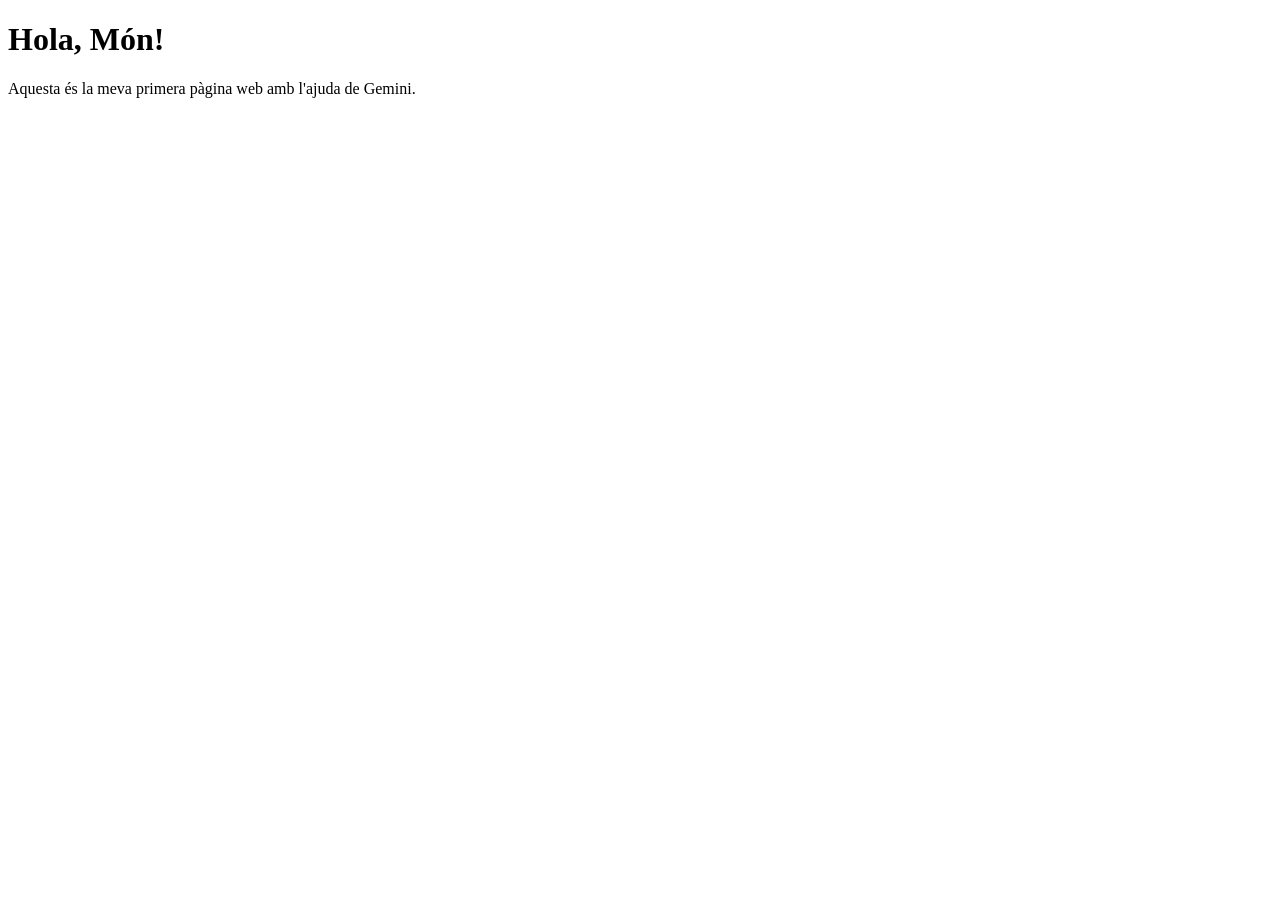
==== index.html @ 54f84687 "Commit inicial" ====
<!DOCTYPE html>
<html lang="ca">
<head>
    <meta charset="UTF-8">
    <title>La Meva Web</title>
</head>
<body>
    <h1>Hola, Món!</h1>
    <p>Aquesta és la meva primera pàgina web amb l'ajuda de Gemini.</p>
</body>
</html>
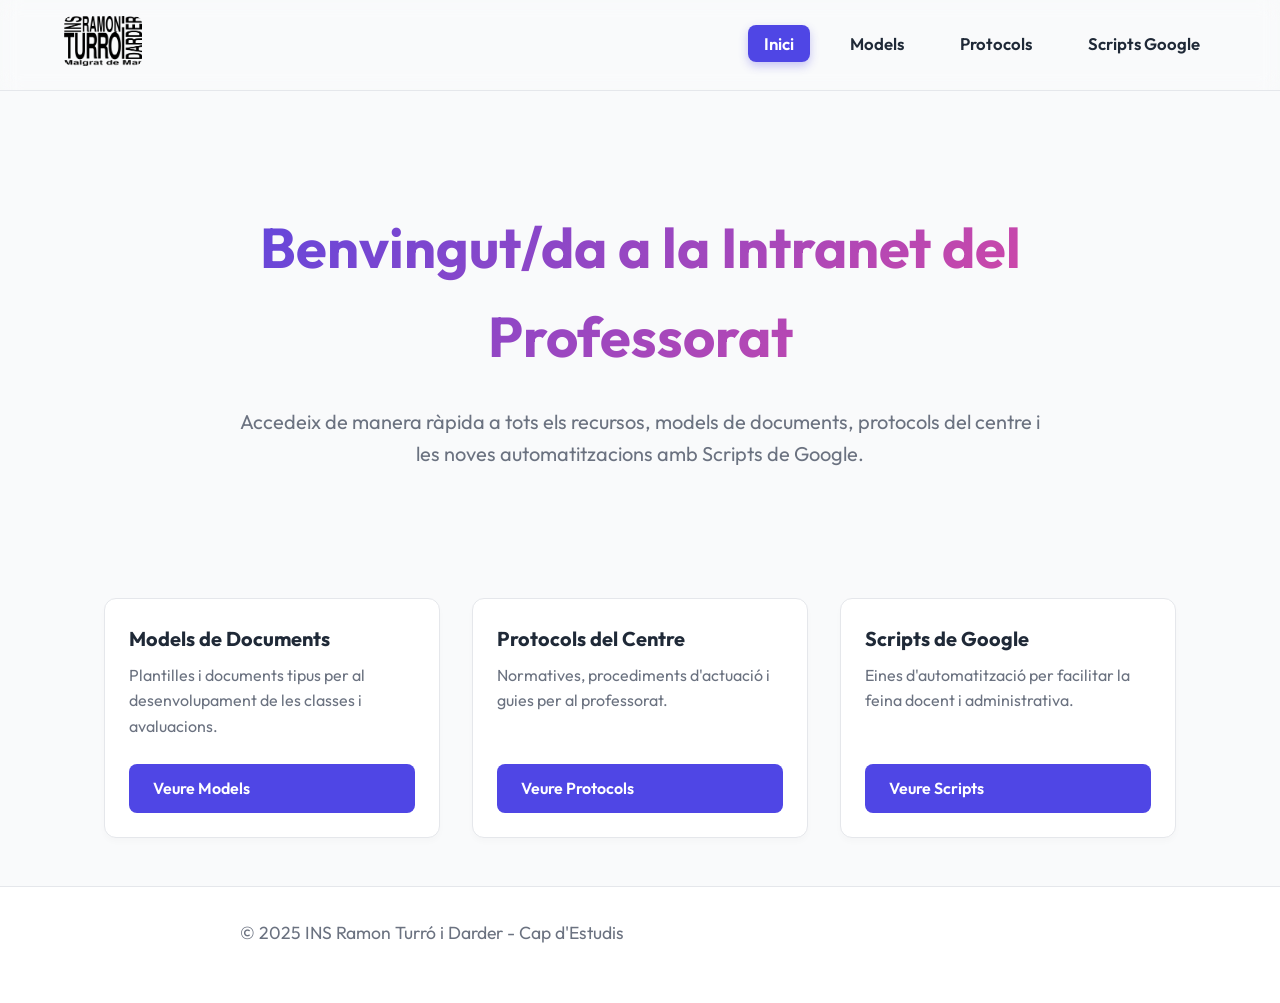
==== commit 09529341: "Actualitzacio WEB Actualització de la WEB." ====
--- a/index.html
+++ b/index.html
@@ -2,10 +2,49 @@
 <html lang="ca">
 <head>
     <meta charset="UTF-8">
-    <title>La Meva Web</title>
+    <meta name="viewport" content="width=device-width, initial-scale=1.0">
+    <title>Inici - Cap d'Estudis</title>
+    <meta name="description" content="Pàgina principal d'informació i recursos per al professorat de l'INS Ramon Turró i Darder.">
+    <link rel="stylesheet" href="css/style.css">
 </head>
 <body>
-    <h1>Hola, Món!</h1>
-    <p>Aquesta és la meva primera pàgina web amb l'ajuda de Gemini.</p>
+    <header>
+        <a href="index.html"><img src="img/LogoINS_p.png" alt="Logo INS Ramon Turró i Darder"></a>
+        <nav>
+            <ul>
+                <li><a href="index.html" class="active">Inici</a></li>
+                <li><a href="models.html">Models</a></li>
+                <li><a href="protocols.html">Protocols</a></li>
+                <li><a href="scripts.html">Scripts Google</a></li>
+            </ul>
+        </nav>
+    </header>
+    <main>
+        <section class="hero">
+            <h1>Benvingut/da a la Intranet del Professorat</h1>
+            <p>Accedeix de manera ràpida a tots els recursos, models de documents, protocols del centre i les noves automatitzacions amb Scripts de Google.</p>
+        </section>
+        
+        <section class="card-grid">
+            <div class="card">
+                <h3>Models de Documents</h3>
+                <p>Plantilles i documents tipus per al desenvolupament de les classes i avaluacions.</p>
+                <a href="models.html" class="btn">Veure Models</a>
+            </div>
+            <div class="card">
+                <h3>Protocols del Centre</h3>
+                <p>Normatives, procediments d'actuació i guies per al professorat.</p>
+                <a href="protocols.html" class="btn">Veure Protocols</a>
+            </div>
+            <div class="card">
+                <h3>Scripts de Google</h3>
+                <p>Eines d'automatització per facilitar la feina docent i administrativa.</p>
+                <a href="scripts.html" class="btn">Veure Scripts</a>
+            </div>
+        </section>
+    </main>
+    <footer>
+        <p>&copy; 2025 INS Ramon Turró i Darder - Cap d'Estudis</p>
+    </footer>
 </body>
-</html>+</html>
--- a/css/style.css
+++ b/css/style.css
@@ -0,0 +1,350 @@
+@import url('https://fonts.googleapis.com/css2?family=Outfit:wght@300;400;600;700&display=swap');
+
+:root {
+    --primary-color: #4f46e5;
+    --primary-hover: #4338ca;
+    --bg-color: #f9fafb;
+    --surface-color: #ffffff;
+    --text-main: #1f2937;
+    --text-muted: #6b7280;
+    --border-color: #e5e7eb;
+    --card-shadow: 0 10px 15px -3px rgba(0, 0, 0, 0.1), 0 4px 6px -2px rgba(0, 0, 0, 0.05);
+    --transition: all 0.3s ease;
+}
+
+@media (prefers-color-scheme: dark) {
+    :root {
+        --primary-color: #6366f1;
+        --primary-hover: #818cf8;
+        --bg-color: #111827;
+        --surface-color: #1f2937;
+        --text-main: #f9fafb;
+        --text-muted: #9ca3af;
+        --border-color: #374151;
+        --card-shadow: 0 10px 15px -3px rgba(0, 0, 0, 0.5), 0 4px 6px -2px rgba(0, 0, 0, 0.3);
+    }
+}
+
+* {
+    margin: 0;
+    padding: 0;
+    box-sizing: border-box;
+}
+
+body {
+    font-family: 'Outfit', sans-serif;
+    background-color: var(--bg-color);
+    color: var(--text-main);
+    line-height: 1.6;
+    display: flex;
+    flex-direction: column;
+    min-height: 100vh;
+}
+
+/* Header & Nav */
+header {
+    background-color: rgba(var(--surface-color), 0.8);
+    backdrop-filter: blur(10px);
+    -webkit-backdrop-filter: blur(10px);
+    border-bottom: 1px solid var(--border-color);
+    position: sticky;
+    top: 0;
+    z-index: 100;
+    display: flex;
+    justify-content: space-between;
+    align-items: center;
+    padding: 1rem 5%;
+}
+
+header img {
+    height: 50px;
+    border-radius: 8px;
+    transition: transform var(--transition);
+}
+
+header img:hover {
+    transform: scale(1.05);
+}
+
+nav ul {
+    list-style: none;
+    display: flex;
+    gap: 1.5rem;
+}
+
+nav a {
+    text-decoration: none;
+    color: var(--text-main);
+    font-weight: 600;
+    font-size: 1.05rem;
+    padding: 0.5rem 1rem;
+    border-radius: 8px;
+    transition: var(--transition);
+}
+
+nav a:hover, nav a.active {
+    background-color: var(--primary-color);
+    color: white;
+    box-shadow: 0 4px 10px rgba(79, 70, 229, 0.3);
+}
+
+/* Main Content */
+main {
+    flex: 1;
+    padding: 3rem 5%;
+    max-width: 1200px;
+    margin: 0 auto;
+    width: 100%;
+}
+
+h1 {
+    font-size: 2.5rem;
+    font-weight: 700;
+    margin-bottom: 1rem;
+    background: linear-gradient(135deg, var(--primary-color), #ec4899);
+    -webkit-background-clip: text;
+    -webkit-text-fill-color: transparent;
+    display: inline-block;
+}
+
+h2 {
+    font-size: 1.8rem;
+    margin: 2rem 0 1rem;
+    color: var(--text-main);
+}
+
+p {
+    font-size: 1.1rem;
+    color: var(--text-muted);
+    margin-bottom: 1.5rem;
+    max-width: 800px;
+}
+
+/* Hero Section (Index) */
+.hero {
+    text-align: center;
+    padding: 4rem 0;
+}
+
+.hero h1 {
+    font-size: 3.5rem;
+    margin-bottom: 1.5rem;
+}
+
+.hero p {
+    margin: 0 auto 2rem;
+    font-size: 1.25rem;
+}
+
+.btn {
+    display: inline-block;
+    padding: 0.75rem 1.5rem;
+    background-color: var(--primary-color);
+    color: white;
+    text-decoration: none;
+    font-weight: 600;
+    border-radius: 8px;
+    transition: var(--transition);
+    border: none;
+    cursor: pointer;
+}
+
+.btn:hover {
+    background-color: var(--primary-hover);
+    transform: translateY(-2px);
+    box-shadow: 0 4px 15px rgba(79, 70, 229, 0.4);
+}
+
+/* Cards (Models / Protocols) */
+.card-grid {
+    display: grid;
+    grid-template-columns: repeat(auto-fill, minmax(300px, 1fr));
+    gap: 2rem;
+    margin-top: 2rem;
+}
+
+.card {
+    background-color: var(--surface-color);
+    border: 1px solid var(--border-color);
+    border-radius: 12px;
+    padding: 1.5rem;
+    transition: var(--transition);
+    display: flex;
+    flex-direction: column;
+    box-shadow: 0 4px 6px rgba(0,0,0,0.02);
+}
+
+.card:hover {
+    transform: translateY(-5px);
+    box-shadow: var(--card-shadow);
+    border-color: var(--primary-color);
+}
+
+.card h3 {
+    font-size: 1.25rem;
+    margin-bottom: 0.5rem;
+    color: var(--text-main);
+}
+
+.card p {
+    font-size: 1rem;
+    margin-bottom: 1.5rem;
+    flex-grow: 1;
+}
+
+.card .btn-group {
+    display: flex;
+    gap: 0.5rem;
+    margin-top: auto;
+    flex-wrap: wrap;
+}
+
+.card .btn {
+    display: flex;
+    align-items: center;
+    gap: 0.5rem;
+}
+
+.btn-secondary {
+    background-color: transparent;
+    color: var(--primary-color);
+    border: 1px solid var(--primary-color);
+}
+
+.btn-secondary:hover {
+    background-color: var(--primary-color);
+    color: white;
+    box-shadow: 0 4px 15px rgba(79, 70, 229, 0.2);
+}
+
+/* Markdown Content (Scripts) */
+.markdown-body {
+    background-color: var(--surface-color);
+    padding: 2rem;
+    border-radius: 12px;
+    border: 1px solid var(--border-color);
+    box-shadow: var(--card-shadow);
+}
+
+.markdown-body h2 {
+    border-bottom: 1px solid var(--border-color);
+    padding-bottom: 0.5rem;
+}
+
+.markdown-body ul, .markdown-body ol {
+    margin-bottom: 1.5rem;
+    padding-left: 1.5rem;
+    color: var(--text-muted);
+}
+
+.markdown-body li {
+    margin-bottom: 0.5rem;
+}
+
+.markdown-body table {
+    width: 100%;
+    border-collapse: collapse;
+    margin-bottom: 1.5rem;
+}
+
+.markdown-body th, .markdown-body td {
+    padding: 0.75rem;
+    border: 1px solid var(--border-color);
+    text-align: left;
+}
+
+.markdown-body th {
+    background-color: var(--bg-color);
+    font-weight: 600;
+}
+
+.code-container {
+    position: relative;
+    margin-bottom: 1.5rem;
+}
+
+.copy-btn {
+    position: absolute;
+    top: 0.5rem;
+    right: 0.5rem;
+    background-color: rgba(255, 255, 255, 0.1);
+    color: #d4d4d4;
+    border: 1px solid rgba(255, 255, 255, 0.2);
+    padding: 0.4rem 0.8rem;
+    border-radius: 6px;
+    font-size: 0.85rem;
+    cursor: pointer;
+    transition: var(--transition);
+    display: flex;
+    align-items: center;
+    gap: 0.4rem;
+}
+
+.copy-btn:hover {
+    background-color: rgba(255, 255, 255, 0.2);
+    color: white;
+}
+
+.markdown-body pre {
+    background-color: #1e1e1e;
+    color: #d4d4d4;
+    padding: 1rem;
+    border-radius: 8px;
+    overflow-x: auto;
+    margin-bottom: 0;
+    font-family: 'Courier New', Courier, monospace;
+    font-size: 0.9rem;
+}
+
+.markdown-body code {
+    background-color: rgba(128, 128, 128, 0.1);
+    color: var(--primary-color);
+    padding: 0.2rem 0.4rem;
+    border-radius: 4px;
+    font-family: 'Courier New', Courier, monospace;
+}
+
+.markdown-body pre code {
+    background-color: transparent;
+    color: inherit;
+    padding: 0;
+}
+
+.markdown-body blockquote {
+    border-left: 4px solid var(--primary-color);
+    padding-left: 1rem;
+    color: var(--text-muted);
+    font-style: italic;
+    margin-bottom: 1.5rem;
+    background-color: rgba(79, 70, 229, 0.05);
+    padding: 1rem;
+    border-radius: 0 8px 8px 0;
+}
+
+/* Footer */
+footer {
+    text-align: center;
+    padding: 2rem;
+    background-color: var(--surface-color);
+    border-top: 1px solid var(--border-color);
+    color: var(--text-muted);
+    margin-top: auto;
+}
+
+/* Responsive */
+@media (max-width: 768px) {
+    header {
+        flex-direction: column;
+        gap: 1rem;
+        padding: 1rem;
+    }
+    
+    nav ul {
+        flex-wrap: wrap;
+        justify-content: center;
+    }
+    
+    .hero h1 {
+        font-size: 2.5rem;
+    }
+}
